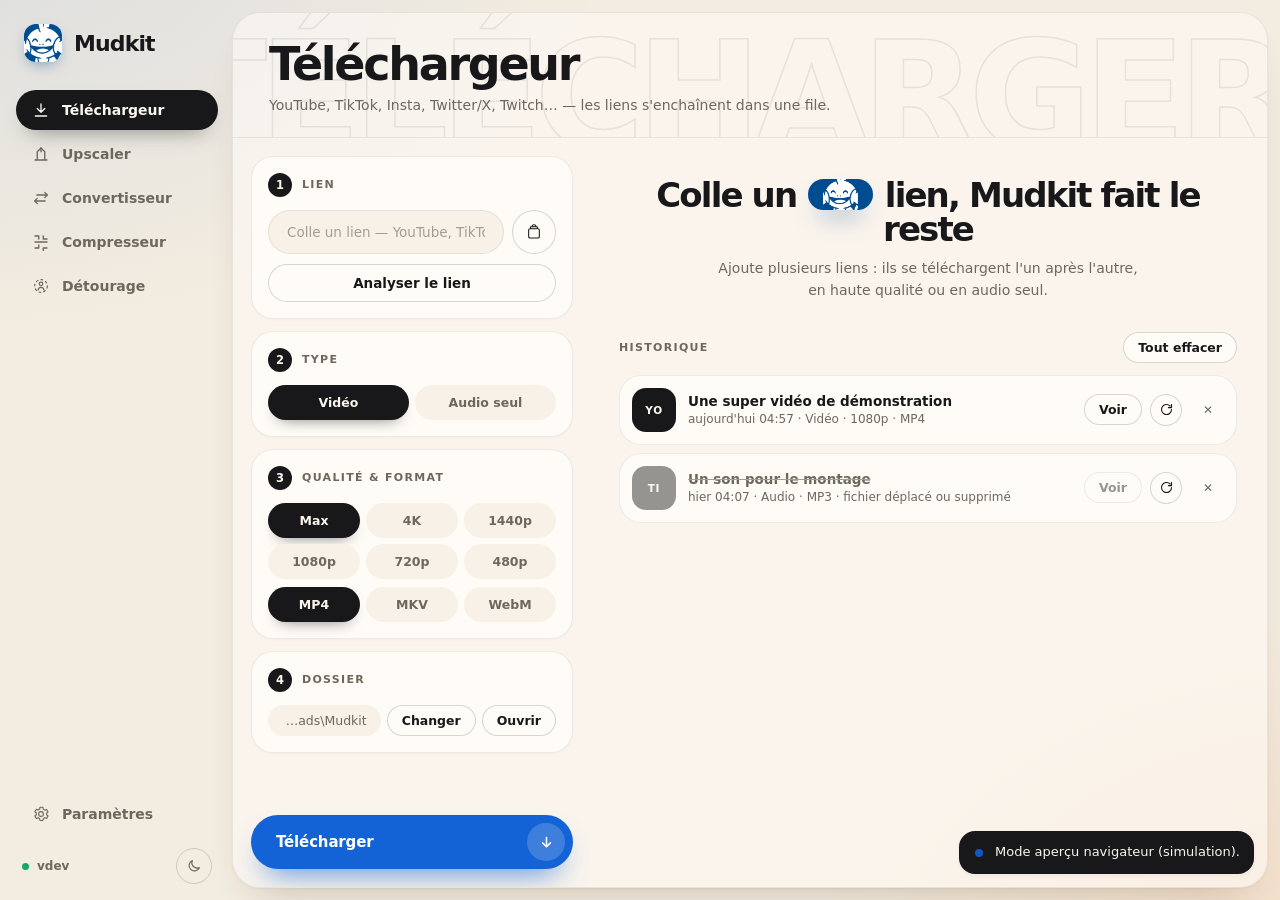
==== mudkit/ui/index.html @ 08c011b7 "v2.9.0 : refonte visuelle, mises a jour auto, journal, historique - Look "Creme & Gobou" : theme cre" ====
<!DOCTYPE html>
<html lang="fr">
<head>
<meta charset="utf-8">
<meta name="viewport" content="width=device-width, initial-scale=1">
<title>Mudkit</title>
<link rel="stylesheet" href="style.css">
</head>
<body>

<div class="app">

  <!-- ===================== rail de navigation ===================== -->
  <aside class="rail">
    <div class="brand">
      <img class="brand-mark" src="brand.png" alt="">
      <span class="brand-name">Mudkit</span>
    </div>

    <nav class="nav">
      <button class="nav-item active" data-page="dl">
        <svg viewBox="0 0 24 24"><path d="M12 4v11m0 0 5-5m-5 5-5-5M4.5 20h15"
          fill="none" stroke="currentColor" stroke-width="1.8"
          stroke-linecap="round" stroke-linejoin="round"/></svg>
        Téléchargeur
      </button>
      <button class="nav-item" data-page="up">
        <svg viewBox="0 0 24 24"><path d="M4 20h16M7 20V9l5-5 5 5v11"
          fill="none" stroke="currentColor" stroke-width="1.8"
          stroke-linecap="round" stroke-linejoin="round"/>
          <path d="M12 4v5" fill="none" stroke="currentColor" stroke-width="1.8"
          stroke-linecap="round"/></svg>
        Upscaler
      </button>
      <button class="nav-item" data-page="cv">
        <svg viewBox="0 0 24 24"><path d="M20 8H6.5M17 4.5 20.5 8 17 11.5M4 16h13.5M7 12.5 3.5 16 7 19.5"
          fill="none" stroke="currentColor" stroke-width="1.8"
          stroke-linecap="round" stroke-linejoin="round"/></svg>
        Convertisseur
      </button>
      <button class="nav-item" data-page="cp">
        <svg viewBox="0 0 24 24"><path d="M9 8V4H4m11 0v4h5M9 16v4H4m11 4v-4h5M4 12h16"
          fill="none" stroke="currentColor" stroke-width="1.8"
          stroke-linecap="round" stroke-linejoin="round"/></svg>
        Compresseur
      </button>
      <button class="nav-item" data-page="bg">
        <svg viewBox="0 0 24 24">
          <circle cx="12" cy="12" r="8.5" fill="none" stroke="currentColor"
            stroke-width="1.6" stroke-dasharray="3.4 3"/>
          <path d="M12 11.5a2.4 2.4 0 1 0 0-4.8 2.4 2.4 0 0 0 0 4.8Zm-4 6c.6-2.4 2-3.6 4-3.6s3.4 1.2 4 3.6"
            fill="none" stroke="currentColor" stroke-width="1.6"
            stroke-linecap="round"/></svg>
        Détourage
      </button>
      <div class="nav-spacer"></div>
      <button class="nav-item" data-page="set">
        <svg viewBox="0 0 24 24"><path d="M12 15.2a3.2 3.2 0 1 0 0-6.4 3.2 3.2 0 0 0 0 6.4Zm7.5-3.2a7.6 7.6 0 0 0-.1-1.2l2-1.5-2-3.4-2.3 1a7.5 7.5 0 0 0-2.1-1.2L14.6 3h-4l-.4 2.5a7.5 7.5 0 0 0-2.1 1.2l-2.3-1-2 3.4 2 1.5a7.6 7.6 0 0 0 0 2.4l-2 1.5 2 3.4 2.3-1a7.5 7.5 0 0 0 2.1 1.2l.4 2.5h4l.4-2.5a7.5 7.5 0 0 0 2.1-1.2l2.3 1 2-3.4-2-1.5c.1-.4.1-.8.1-1.2Z"
          fill="none" stroke="currentColor" stroke-width="1.5"
          stroke-linejoin="round"/></svg>
        Paramètres
      </button>
    </nav>

    <div class="rail-foot">
      <span id="net-dot" class="dot"></span>
      <span id="app-ver"></span>
      <button id="upd-pill" class="upd-pill hidden"
              title="Une nouvelle version de Mudkit est disponible">Mise à jour</button>
      <button id="theme-toggle" class="theme-btn" title="Thème clair / sombre">
        <svg class="ic-sun" viewBox="0 0 24 24"><circle cx="12" cy="12" r="4"
          fill="none" stroke="currentColor" stroke-width="1.8"/>
          <path d="M12 2.5v2.2M12 19.3v2.2M2.5 12h2.2M19.3 12h2.2M5.3 5.3l1.5 1.5M17.2 17.2l1.5 1.5M5.3 18.7l1.5-1.5M17.2 6.8l1.5-1.5"
          fill="none" stroke="currentColor" stroke-width="1.8" stroke-linecap="round"/></svg>
        <svg class="ic-moon" viewBox="0 0 24 24"><path d="M20 14.5A8 8 0 0 1 9.5 4a8 8 0 1 0 10.5 10.5Z"
          fill="none" stroke="currentColor" stroke-width="1.8" stroke-linejoin="round"/></svg>
      </button>
    </div>
  </aside>

  <!-- ===================== pages ===================== -->
  <main class="content">

    <!-- ~~~~~~~~~~~ COMPRESSEUR ~~~~~~~~~~~ -->
    <section id="page-cp" class="page">
      <div class="page-head" data-wm="COMPRESSER">
        <div>
          <h1>Compresseur</h1>
          <p>Fais tenir une vidéo ou une image sous une taille donnée — parfait pour Discord.</p>
        </div>
      </div>
      <div class="page-body">

        <aside class="controls">
          <div class="step">
            <div class="step-head"><span class="step-num">1</span>
              <span class="step-title">Vidéos &amp; images</span></div>
            <div id="cp-drop" class="dropzone">
              <strong>Dépose vidéos ou images</strong>
              <span>ou clique — mp4, mkv, png, jpg, webp…</span>
            </div>
          </div>

          <div class="step">
            <div class="step-head"><span class="step-num">2</span>
              <span class="step-title">Taille cible</span></div>
            <div class="pills grid4" id="cp-targets">
              <button data-v="1">1 Mo</button>
              <button data-v="10">10 Mo</button>
              <button data-v="25" class="on">25 Mo</button>
              <button data-v="50">50 Mo</button>
            </div>
            <div class="mo-row">
              <input id="cp-custom" type="number" min="0.1" step="0.1"
                     max="4000" placeholder="autre…">
              <span>Mo</span>
            </div>
            <p class="hint">Vidéos : encodage 2 passes, définition réduite si
              la cible est serrée. Images : qualité ajustée automatiquement
              (WebP si transparence, sinon JPEG).</p>
          </div>

          <div class="cta-block">
            <button id="btn-cp" class="btn cta wide"><span>Compresser</span><span class="cta-ico"><svg viewBox="0 0 24 24"><path d="M7 17 17 7M9 7h8v8" fill="none" stroke="currentColor" stroke-width="2.2" stroke-linecap="round" stroke-linejoin="round"/></svg></span></button>
            <button id="btn-cp-cancel" class="btn wide hidden">Annuler</button>
          </div>
        </aside>

        <div class="work">
          <div id="cp-empty" class="placeholder">
            <div class="hero-title">Allège
              <span class="hero-pill"><svg viewBox="0 0 24 24"><path d="M9 8V4H4m11 0v4h5M9 16v4H4m11 4v-4h5M4 12h16"
                fill="none" stroke="currentColor" stroke-width="2.2"
                stroke-linecap="round" stroke-linejoin="round"/></svg></span>
              tes fichiers</div>
            <span class="hero-sub">Choisis une taille cible : Mudkit se débrouille
              pour finir juste en dessous. Ctrl+V colle des fichiers copiés.</span>
            <div class="hero-chips"><span>Discord</span><span>2 passes</span><span>Images</span></div>
          </div>
          <div id="cp-files" class="frows"></div>
          <div id="cp-done" class="done-block hidden">
            <span class="ok-mark">✓</span>
            <div class="done-meta">
              <strong id="cp-done-txt"></strong>
              <span>Les vidéos compressées sont à côté des originales</span>
            </div>
          </div>
        </div>

      </div>
    </section>

    <!-- ~~~~~~~~~~~ DETOURAGE ~~~~~~~~~~~ -->
    <section id="page-bg" class="page">
      <div class="page-head" data-wm="DÉTOURER">
        <div>
          <h1>Détourage</h1>
          <p>Supprime l'arrière-plan par IA (BiRefNet) — 100 % local, sortie PNG transparent.</p>
        </div>
      </div>
      <div class="page-body">

        <aside class="controls">
          <div class="step">
            <div class="step-head"><span class="step-num">1</span>
              <span class="step-title">Images</span></div>
            <div id="bg-drop" class="dropzone">
              <strong>Dépose tes images</strong>
              <span>ou clique, ou Ctrl+V — png, jpg, webp…</span>
            </div>
            <div id="bg-files" class="fchips"></div>
          </div>

          <div class="step">
            <div class="step-head"><span class="step-num">2</span>
              <span class="step-title">Modèle</span></div>
            <div class="models" id="bg-models">
              <button class="model on" data-v="best">
                <span class="mname">BiRefNet — qualité max</span>
                <span class="mdesc">photos, objets, cheveux et détails fins
                  (~930 Mo téléchargés au 1er usage)</span>
              </button>
              <button class="model" data-v="portrait">
                <span class="mname">BiRefNet Portrait</span>
                <span class="mdesc">optimisé visages et personnes (~930 Mo)</span>
              </button>
              <button class="model" data-v="fast">
                <span class="mname">Rapide (IS-Net)</span>
                <span class="mdesc">léger et rapide, qualité correcte (~180 Mo)</span>
              </button>
            </div>
          </div>

          <div class="cta-block">
            <button id="btn-bg" class="btn cta wide"><span>Détourer</span><span class="cta-ico"><svg viewBox="0 0 24 24"><path d="M7 17 17 7M9 7h8v8" fill="none" stroke="currentColor" stroke-width="2.2" stroke-linecap="round" stroke-linejoin="round"/></svg></span></button>
            <button id="btn-bg-cancel" class="btn wide hidden">Annuler</button>
          </div>
        </aside>

        <div class="work stagewrap">
          <div id="bg-stage" class="stage">
            <div id="bg-empty" class="placeholder">
              <div class="hero-title">Détoure
                <span class="hero-pill"><svg viewBox="0 0 24 24">
                  <circle cx="12" cy="12" r="8.5" fill="none" stroke="currentColor"
                    stroke-width="2" stroke-dasharray="3.4 3"/>
                  <path d="M12 11.5a2.4 2.4 0 1 0 0-4.8 2.4 2.4 0 0 0 0 4.8Zm-4 6c.6-2.4 2-3.6 4-3.6s3.4 1.2 4 3.6"
                    fill="none" stroke="currentColor" stroke-width="2"
                    stroke-linecap="round"/></svg></span>
                en un clic</div>
              <span class="hero-sub">Le résultat s'affiche ici sur damier (la
                transparence), avec un comparateur avant / après.</span>
              <div class="hero-chips"><span>100 % local</span><span>PNG transparent</span><span>BiRefNet</span></div>
            </div>
            <img id="bg-preview" class="stage-img hidden" alt="">
            <div id="bg-cmp" class="cmp hidden">
              <img id="bg-cmp-after" class="cmp-img" alt="">
              <div class="cmp-before-wrap" id="bg-before-wrap">
                <img id="bg-cmp-before" class="cmp-img" alt="">
              </div>
              <div class="cmp-divider">
                <div class="cmp-handle">
                  <svg viewBox="0 0 24 24"><path d="M9 7 4 12l5 5M15 7l5 5-5 5"
                    fill="none" stroke="currentColor" stroke-width="2"
                    stroke-linecap="round" stroke-linejoin="round"/></svg>
                </div>
              </div>
              <span class="cmp-tag left">Avant</span>
              <span class="cmp-tag right">Après</span>
            </div>
          </div>
          <div id="bg-stagebar" class="stagebar hidden">
            <span id="bg-stage-name"></span>
            <span id="bg-stage-info"></span>
          </div>
        </div>

      </div>
    </section>

    <!-- ~~~~~~~~~~~ PARAMETRES ~~~~~~~~~~~ -->
    <section id="page-set" class="page">
      <div class="page-head" data-wm="RÉGLAGES">
        <div>
          <h1>Paramètres</h1>
          <p>Version, moteurs embarqués et diagnostic.</p>
        </div>
      </div>
      <div class="page-body">
        <div class="home-col">

          <div class="panel">
            <div class="panel-title">Mudkit</div>
            <div class="engine">
              <div class="eng-info">
                <span class="eng-name">Version <span id="upd-cur"></span></span>
                <span class="eng-desc" id="upd-desc">…</span>
              </div>
              <div class="eng-state" id="upd-state"></div>
            </div>
            <div id="upd-notes" class="upd-notes hidden"></div>
          </div>

          <div class="panel">
            <div class="panel-title">Moteurs embarqués</div>
            <div class="engine" id="eng-ffmpeg">
              <div class="eng-info">
                <span class="eng-name">ffmpeg</span>
                <span class="eng-desc">fusion &amp; conversion audio/vidéo</span>
              </div>
              <div class="eng-state">…</div>
            </div>
            <div class="engine" id="eng-realesrgan">
              <div class="eng-info">
                <span class="eng-name">Real-ESRGAN</span>
                <span class="eng-desc">moteur d'upscale (GPU / Vulkan)</span>
              </div>
              <div class="eng-state">…</div>
            </div>
            <div class="engine" id="eng-upscayl">
              <div class="eng-info">
                <span class="eng-name">Modèles Upscayl</span>
                <span class="eng-desc">5 modèles d'upscale supplémentaires (~110 Mo)</span>
              </div>
              <div class="eng-state">…</div>
            </div>
            <div class="engine" id="eng-ytdlp">
              <div class="eng-info">
                <span class="eng-name">yt-dlp</span>
                <span class="eng-desc">téléchargement YouTube</span>
              </div>
              <div class="eng-state">…</div>
            </div>
          </div>

          <div class="panel">
            <div class="panel-title">Diagnostic</div>
            <div class="engine">
              <div class="eng-info">
                <span class="eng-name">Rapport d'erreur</span>
                <span class="eng-desc">Un souci ? Copie le rapport et colle-le
                  dans ton message : il contient le journal d'activité.</span>
              </div>
              <div class="eng-state">
                <button id="btn-report" class="btn sm">Copier le rapport</button>
                <button id="btn-logs" class="btn sm">Ouvrir le journal</button>
              </div>
            </div>
          </div>

        </div>
      </div>
    </section>

    <!-- ~~~~~~~~~~~ TELECHARGEUR ~~~~~~~~~~~ -->
    <section id="page-dl" class="page active">
      <div class="page-head" data-wm="TÉLÉCHARGER">
        <div>
          <h1>Téléchargeur</h1>
          <p>YouTube, TikTok, Insta, Twitter/X, Twitch… — les liens s'enchaînent dans une file.</p>
        </div>
      </div>
      <div class="page-body">

        <aside class="controls">
          <div class="step">
            <div class="step-head"><span class="step-num">1</span>
              <span class="step-title">Lien</span></div>
            <div class="url-row">
              <input id="dl-url" type="text" spellcheck="false"
                     placeholder="Colle un lien — YouTube, TikTok, Insta…">
              <button id="btn-paste" class="btn icon" title="Coller">
                <svg viewBox="0 0 24 24"><path d="M9 4h6m-7 3h8a1.5 1.5 0 0 0 1.5-1.5v0A1.5 1.5 0 0 0 16 4h-1a3 3 0 0 0-6 0H8a1.5 1.5 0 0 0-1.5 1.5v0A1.5 1.5 0 0 0 8 7Zm-2 0H6a2 2 0 0 0-2 2v10a2 2 0 0 0 2 2h12a2 2 0 0 0 2-2V9a2 2 0 0 0-2-2h0"
                  fill="none" stroke="currentColor" stroke-width="1.6"
                  stroke-linecap="round"/></svg>
              </button>
            </div>
            <button id="btn-analyze" class="btn wide">Analyser le lien</button>
            <label id="dl-playlist-row" class="check-row hidden">
              <input type="checkbox" id="dl-playlist">
              <span class="box"></span>
              Toute la playlist
            </label>
          </div>

          <div class="step">
            <div class="step-head"><span class="step-num">2</span>
              <span class="step-title">Type</span></div>
            <div class="pills two" id="seg-mode">
              <button data-v="video" class="on">Vidéo</button>
              <button data-v="audio">Audio seul</button>
            </div>
          </div>

          <div class="step" id="dl-video-opts">
            <div class="step-head"><span class="step-num">3</span>
              <span class="step-title">Qualité &amp; format</span></div>
            <div class="pills grid3" id="pills-quality">
              <button data-v="max" class="on">Max</button>
              <button data-v="2160">4K</button>
              <button data-v="1440">1440p</button>
              <button data-v="1080">1080p</button>
              <button data-v="720">720p</button>
              <button data-v="480">480p</button>
            </div>
            <div class="pills grid3" id="pills-vformat" style="margin-top:8px">
              <button data-v="mp4" class="on">MP4</button>
              <button data-v="mkv">MKV</button>
              <button data-v="webm">WebM</button>
            </div>
          </div>

          <div class="step hidden" id="dl-audio-opts">
            <div class="step-head"><span class="step-num">3</span>
              <span class="step-title">Format audio</span></div>
            <div class="pills grid3" id="pills-aformat">
              <button data-v="mp3" class="on">MP3</button>
              <button data-v="m4a">M4A</button>
              <button data-v="opus">OPUS</button>
              <button data-v="flac">FLAC</button>
              <button data-v="wav">WAV</button>
            </div>
          </div>

          <div class="step">
            <div class="step-head"><span class="step-num">4</span>
              <span class="step-title">Dossier</span></div>
            <div class="dest-row">
              <span id="dl-dest" class="dest-path">…</span>
              <button id="btn-dest" class="btn sm">Changer</button>
              <button id="btn-dest-open" class="btn sm">Ouvrir</button>
            </div>
          </div>

          <div class="cta-block">
            <button id="btn-dl" class="btn cta wide"><span>Télécharger</span><span class="cta-ico"><svg viewBox="0 0 24 24"><path d="M12 5v13m0 0 5.5-5.5M12 18l-5.5-5.5" fill="none" stroke="currentColor" stroke-width="2.2" stroke-linecap="round" stroke-linejoin="round"/></svg></span></button>
            <button id="btn-dl-cancel" class="btn wide hidden">
              Annuler le téléchargement en cours</button>
          </div>
        </aside>

        <div class="work">
          <div id="dl-empty" class="placeholder">
            <div class="hero-title">Colle un <span class="hero-pill mascot"></span>
              lien, Mudkit fait le reste</div>
            <span class="hero-sub">Ajoute plusieurs liens : ils se téléchargent
              l'un après l'autre, en haute qualité ou en audio seul.</span>
            <div class="hero-chips"><span>YouTube</span><span>TikTok</span><span>Insta</span><span>X</span><span>Twitch</span></div>
          </div>

          <div id="dl-media" class="media-card hidden">
            <img id="dl-thumb" alt="">
            <div class="media-meta">
              <div id="dl-title" class="media-title"></div>
              <div id="dl-channel" class="media-sub"></div>
              <span id="dl-badge" class="tag"></span>
            </div>
            <div id="dl-section" class="media-section hidden">
              <label class="check-row" style="margin-top:0">
                <input type="checkbox" id="dl-sec-on">
                <span class="box"></span>
                Télécharger seulement un passage
              </label>
              <div id="dl-sec-ui" class="hidden">
                <div class="rslider" id="rs">
                  <div class="rs-fill" id="rs-fill"></div>
                  <div class="rs-handle" id="rs-a"></div>
                  <div class="rs-handle" id="rs-b"></div>
                </div>
                <div class="rs-labels">
                  <span id="rs-start">0:00</span>
                  <span id="rs-len" class="rs-mid"></span>
                  <span id="rs-end">0:00</span>
                </div>
              </div>
            </div>
          </div>

          <div id="dl-queue" class="queue hidden">
            <div class="queue-head">
              <span class="step-title">File d'attente</span>
              <span class="queue-actions">
                <button id="btn-queue-open" class="btn sm">Ouvrir le dossier</button>
                <button id="btn-queue-clear" class="btn sm">Vider les terminés</button>
              </span>
            </div>
            <div id="dl-qitems" class="frows"></div>
          </div>

          <div id="dl-history" class="history hidden">
            <div class="queue-head">
              <span class="step-title">Historique</span>
              <span class="queue-actions">
                <button id="btn-hist-clear" class="btn sm">Tout effacer</button>
              </span>
            </div>
            <div id="dl-hitems" class="frows"></div>
            <button id="btn-hist-more" class="btn sm hist-more hidden">Afficher plus</button>
          </div>
        </div>

      </div>
    </section>

    <!-- ~~~~~~~~~~~ UPSCALER ~~~~~~~~~~~ -->
    <section id="page-up" class="page">
      <div class="page-head" data-wm="UPSCALE">
        <div>
          <h1>Upscaler</h1>
          <p>Agrandissement d'images par IA, en local sur ton GPU.</p>
        </div>
      </div>
      <div class="page-body">

        <aside class="controls">
          <div class="step">
            <div class="step-head"><span class="step-num">1</span>
              <span class="step-title">Images</span></div>
            <div id="up-drop" class="dropzone">
              <strong>Dépose tes images</strong>
              <span>ou clique — png, jpg, webp, bmp</span>
            </div>
            <div id="up-files" class="fchips"></div>
          </div>

          <div class="step">
            <div class="step-head"><span class="step-num">2</span>
              <span class="step-title">Modèle</span></div>
            <div id="up-pack-install" class="hidden">
              <button id="btn-pack" class="btn wide">
                Installer les modèles Upscayl (~110 Mo)</button>
            </div>
            <div id="up-models" class="models"></div>
          </div>

          <div class="step">
            <div class="step-head"><span class="step-num">3</span>
              <span class="step-title">Échelle &amp; sortie</span></div>
            <div class="pills grid3" id="pills-scale">
              <button data-v="2">x2</button>
              <button data-v="3">x3</button>
              <button data-v="4" class="on">x4</button>
            </div>
            <div class="pills grid3" id="pills-upformat" style="margin-top:8px">
              <button data-v="png" class="on">PNG</button>
              <button data-v="jpg">JPG</button>
              <button data-v="webp">WebP</button>
            </div>
          </div>

          <div class="cta-block">
            <button id="btn-up" class="btn cta wide"><span>Agrandir</span><span class="cta-ico"><svg viewBox="0 0 24 24"><path d="M7 17 17 7M9 7h8v8" fill="none" stroke="currentColor" stroke-width="2.2" stroke-linecap="round" stroke-linejoin="round"/></svg></span></button>
            <button id="btn-up-cancel" class="btn wide hidden">Annuler</button>
          </div>
        </aside>

        <div class="work stagewrap">
          <div id="up-stage" class="stage">
            <div id="up-empty" class="placeholder">
              <div class="hero-title">Agrandis
                <span class="hero-pill"><svg viewBox="0 0 24 24"><path d="M4 20h16M7 20V9l5-5 5 5v11M12 4v5"
                  fill="none" stroke="currentColor" stroke-width="2.2"
                  stroke-linecap="round" stroke-linejoin="round"/></svg></span>
                tes images</div>
              <span class="hero-sub">L'aperçu s'affiche ici, avec un comparateur
                avant / après une fois l'image agrandie.</span>
              <div class="hero-chips"><span>x2 · x3 · x4</span><span>GPU</span><span>Upscayl</span></div>
            </div>
            <img id="up-preview" class="stage-img hidden" alt="">
            <div id="cmp" class="cmp hidden">
              <img id="cmp-after" class="cmp-img" alt="">
              <div class="cmp-before-wrap">
                <img id="cmp-before" class="cmp-img" alt="">
              </div>
              <div class="cmp-divider">
                <div class="cmp-handle">
                  <svg viewBox="0 0 24 24"><path d="M9 7 4 12l5 5M15 7l5 5-5 5"
                    fill="none" stroke="currentColor" stroke-width="2"
                    stroke-linecap="round" stroke-linejoin="round"/></svg>
                </div>
              </div>
              <span class="cmp-tag left">Avant</span>
              <span class="cmp-tag right">Après</span>
            </div>
          </div>
          <div id="up-stagebar" class="stagebar hidden">
            <span id="up-stage-name"></span>
            <span id="up-stage-dims"></span>
          </div>
        </div>

      </div>
    </section>

    <!-- ~~~~~~~~~~~ CONVERTISSEUR ~~~~~~~~~~~ -->
    <section id="page-cv" class="page">
      <div class="page-head" data-wm="CONVERTIR">
        <div>
          <h1>Convertisseur</h1>
          <p>Images, audio, vidéo — en lot.</p>
        </div>
      </div>
      <div class="page-body">

        <aside class="controls">
          <div class="step">
            <div class="step-head"><span class="step-num">1</span>
              <span class="step-title">Fichiers</span></div>
            <div id="cv-drop" class="dropzone">
              <strong>Dépose tes fichiers</strong>
              <span>ou clique — un seul type à la fois</span>
            </div>
          </div>

          <div class="step">
            <div class="step-head"><span class="step-num">2</span>
              <span class="step-title">Format de sortie
                <span id="cv-cat" class="tag hidden"></span></span></div>
            <div class="pills grid3" id="cv-targets">
              <span class="pills-empty">ajoute d'abord des fichiers</span>
            </div>
          </div>

          <div class="cta-block">
            <button id="btn-cv" class="btn cta wide"><span>Convertir</span><span class="cta-ico"><svg viewBox="0 0 24 24"><path d="M7 17 17 7M9 7h8v8" fill="none" stroke="currentColor" stroke-width="2.2" stroke-linecap="round" stroke-linejoin="round"/></svg></span></button>
            <button id="btn-cv-cancel" class="btn wide hidden">Annuler</button>
          </div>
        </aside>

        <div class="work">
          <div id="cv-empty" class="placeholder">
            <div class="hero-title">Change
              <span class="hero-pill"><svg viewBox="0 0 24 24"><path d="M20 8H6.5M17 4.5 20.5 8 17 11.5M4 16h13.5M7 12.5 3.5 16 7 19.5"
                fill="none" stroke="currentColor" stroke-width="2.2"
                stroke-linecap="round" stroke-linejoin="round"/></svg></span>
              de format</div>
            <span class="hero-sub">La file de conversion s'affiche ici, avec la
              progression de chaque fichier.</span>
            <div class="hero-chips"><span>Images</span><span>Audio</span><span>Vidéo</span><span>En lot</span></div>
          </div>
          <div id="cv-files" class="frows"></div>
          <div id="cv-done" class="done-block hidden">
            <span class="ok-mark">✓</span>
            <div class="done-meta">
              <strong id="cv-done-txt"></strong>
              <span>Les fichiers convertis sont à côté des originaux</span>
            </div>
          </div>
        </div>

      </div>
    </section>

  </main>
</div>

<div id="toasts"></div>

<script src="app.js"></script>
</body>
</html>
---- mudkit/ui/style.css ----
/* ============ Mudkit — « Crème & Gobou » ============
   Direction : editorial moderne. Titres enormes et serres, mot geant en
   contour derriere chaque en-tete, pilules partout, selection en pilule
   « encre », degrade bleu -> orange (les couleurs de Gobou) pour tout ce
   qui avance. Theme clair creme par defaut, sombre en option.
   Polices systeme uniquement (Segoe UI Variable / Segoe UI Black) : rien a
   telecharger, tout marche hors ligne. */

:root {
  /* marque */
  --brand: #004C91;          /* logo */
  --brand-vivid: #1463D6;
  --accent: #F28A36;         /* joues de Gobou */
  --grad: linear-gradient(100deg, #1463D6 0%, #3E8BF0 45%, #F28A36 100%);

  /* clair (defaut) */
  --bg: #F3ECE0;
  --glow-a: rgba(20, 99, 214, .11);
  --glow-b: rgba(242, 138, 54, .16);
  --surface: #FFFCF7;
  --surface-2: #F7F1E7;
  --surface-3: #EEE6D9;
  --line: rgba(28, 25, 20, .08);
  --line-strong: rgba(28, 25, 20, .17);
  --text: #18171A;
  --dim: #6D675E;
  --faint: #A49D92;
  --ink: #18171A;            /* selection : pilule encre */
  --on-ink: #FBF6EE;
  --brand-text: #0F58BF;
  --brand-soft: rgba(15, 88, 191, .09);
  --brand-ring: rgba(15, 88, 191, .22);
  --accent-soft: rgba(242, 138, 54, .16);
  --accent-text: #C8621A;
  --green: #17A865;
  --green-soft: rgba(23, 168, 101, .13);
  --red: #DC4C4C;
  --red-soft: rgba(220, 76, 76, .12);
  --wm: rgba(28, 25, 20, .085);   /* mot geant en contour */
  --check-a: #EFE8DC;
  --check-b: #F8F3EA;
  --shadow: 0 1px 2px rgba(70, 50, 20, .05), 0 22px 44px -26px rgba(70, 50, 20, .32);
  --shadow-lift: 0 2px 4px rgba(70, 50, 20, .06), 0 28px 50px -24px rgba(70, 50, 20, .40);

  --r-xl: 28px;
  --r-lg: 22px;
  --r-md: 16px;
  --r-sm: 11px;
  --font: "Segoe UI Variable Text", "Segoe UI", system-ui, sans-serif;
  --display: "Segoe UI Variable Display", "Segoe UI", system-ui, sans-serif;
}

html[data-theme="dark"] {
  --bg: #0B0E14;
  --glow-a: rgba(20, 99, 214, .20);
  --glow-b: rgba(242, 138, 54, .09);
  --surface: #131922;
  --surface-2: #19202B;
  --surface-3: #222B38;
  --line: rgba(255, 255, 255, .07);
  --line-strong: rgba(255, 255, 255, .15);
  --text: #EFF2F7;
  --dim: #8E98A8;
  --faint: #5C6676;
  --ink: #EFF2F7;
  --on-ink: #0B0E14;
  --brand-text: #6FA9FF;
  --brand-soft: rgba(111, 169, 255, .13);
  --brand-ring: rgba(111, 169, 255, .30);
  --accent-soft: rgba(242, 138, 54, .15);
  --accent-text: #FFA45C;
  --green: #3BD08A;
  --green-soft: rgba(59, 208, 138, .13);
  --red: #F26B6B;
  --red-soft: rgba(242, 107, 107, .14);
  --wm: rgba(255, 255, 255, .06);
  --check-a: #10151D;
  --check-b: #151B25;
  --shadow: 0 1px 2px rgba(0, 0, 0, .45), 0 22px 44px -24px rgba(0, 0, 0, .75);
  --shadow-lift: 0 2px 4px rgba(0, 0, 0, .5), 0 28px 50px -22px rgba(0, 0, 0, .85);
}

* { margin: 0; padding: 0; box-sizing: border-box; }
html, body { height: 100%; }

body {
  font-family: var(--font);
  font-size: 14px;
  color: var(--text);
  background:
    radial-gradient(1100px 680px at -5% -10%, var(--glow-a), transparent 62%),
    radial-gradient(900px 620px at 105% 110%, var(--glow-b), transparent 60%),
    var(--bg);
  overflow: hidden;
  user-select: none;
  -webkit-user-select: none;
  -webkit-font-smoothing: antialiased;
}
input, textarea { user-select: text; -webkit-user-select: text; }

::-webkit-scrollbar { width: 10px; }
::-webkit-scrollbar-track { background: transparent; }
::-webkit-scrollbar-thumb {
  background: var(--line-strong);
  border-radius: 99px;
  border: 3px solid transparent;
  background-clip: content-box;
}

.hidden { display: none !important; }

button:focus-visible, input:focus-visible, .dropzone:focus-visible {
  outline: 2px solid var(--brand-text);
  outline-offset: 2px;
}

/* ---------------- structure ---------------- */

.app { display: flex; height: 100vh; }

.rail {
  width: 232px;
  flex: none;
  display: flex;
  flex-direction: column;
  padding: 22px 14px 16px 16px;
}

.brand { display: flex; align-items: center; gap: 12px; padding: 2px 8px 28px; }
.brand-mark {
  width: 38px;
  height: 38px;
  border-radius: 12px;
  box-shadow: 0 6px 16px -6px rgba(0, 76, 145, .6);
}
.brand-name {
  font-family: var(--display);
  font-size: 22px;
  font-weight: 700;
  letter-spacing: -.04em;
}

.nav { display: flex; flex-direction: column; gap: 4px; flex: 1; }
.nav-spacer { margin-top: auto; }
.nav-item {
  display: flex;
  align-items: center;
  gap: 12px;
  padding: 11px 16px;
  border: none;
  border-radius: 999px;
  background: transparent;
  color: var(--dim);
  font: inherit;
  font-size: 14px;
  font-weight: 600;
  cursor: pointer;
  text-align: left;
  transition: background .18s, color .18s, transform .18s;
}
.nav-item svg { width: 18px; height: 18px; flex: none; }
.nav-item:hover { background: var(--surface-3); color: var(--text); }
.nav-item.active {
  background: var(--ink);
  color: var(--on-ink);
  box-shadow: 0 10px 22px -12px rgba(0, 0, 0, .55);
}

.rail-foot {
  display: flex;
  align-items: center;
  gap: 8px;
  padding: 14px 6px 0;
  color: var(--dim);
  font-size: 12px;
  font-weight: 600;
}
.dot { width: 7px; height: 7px; border-radius: 50%; background: var(--faint); }
.dot.ok { background: var(--green); }
.dot.warn { background: var(--accent); }
.upd-pill {
  border: none;
  border-radius: 999px;
  padding: 4px 10px;
  background: var(--accent);
  color: #FFF;
  font: inherit;
  font-size: 11px;
  font-weight: 700;
  cursor: pointer;
  animation: pulse 2.2s ease-in-out infinite;
}
@keyframes pulse { 50% { box-shadow: 0 0 0 5px var(--accent-soft); } }
.theme-btn {
  margin-left: auto;
  width: 36px;
  height: 36px;
  border-radius: 50%;
  border: 1px solid var(--line-strong);
  background: transparent;
  color: var(--dim);
  display: grid;
  place-items: center;
  cursor: pointer;
  transition: background .15s, color .15s, transform .3s;
}
.theme-btn:hover { background: var(--surface); color: var(--text); transform: rotate(-20deg); }
.theme-btn svg { width: 16px; height: 16px; }
html[data-theme="dark"] .theme-btn .ic-moon { display: none; }
html:not([data-theme="dark"]) .theme-btn .ic-sun { display: none; }

.content {
  flex: 1;
  display: flex;
  flex-direction: column;
  min-width: 0;
  margin: 12px 12px 12px 0;
  background: color-mix(in srgb, var(--surface) 55%, transparent);
  border: 1px solid var(--line);
  border-radius: var(--r-xl);
  overflow: hidden;
  box-shadow: var(--shadow);
}

.page { flex: 1; display: none; flex-direction: column; min-height: 0; }
.page.active { display: flex; animation: pagefade .25s ease; }
@keyframes pagefade { from { opacity: 0; transform: translateY(6px); } }

/* En-tete : titre enorme + mot geant en contour qui deborde (data-wm). */
.page-head {
  flex: none;
  position: relative;
  overflow: hidden;
  display: flex;
  align-items: flex-end;
  padding: 30px 36px 24px;
  border-bottom: 1px solid var(--line);
}
.page-head > div { position: relative; z-index: 1; }
.page-head h1 {
  font-family: var(--display);
  font-size: 46px;
  font-weight: 700;
  letter-spacing: -.05em;
  line-height: .95;
}
.page-head p { font-size: 14px; color: var(--dim); margin-top: 10px; }
.page-head::after {
  content: attr(data-wm);
  position: absolute;
  right: -18px;
  bottom: -34px;
  font-family: "Segoe UI", system-ui, sans-serif;
  font-size: 150px;
  font-weight: 900;
  letter-spacing: -.055em;
  line-height: 1;
  color: transparent;
  -webkit-text-stroke: 1.5px var(--wm);
  white-space: nowrap;
  pointer-events: none;
}

.page-body { flex: 1; display: flex; min-height: 0; }

.controls {
  width: 356px;
  flex: none;
  overflow-y: auto;
  padding: 18px 16px 0 18px;
  display: flex;
  flex-direction: column;
  gap: 12px;
}

/* Zone de travail : colonne centree de largeur constante d'une page a
   l'autre (les scenes plein cadre des pages image font exception). */
.work {
  flex: 1;
  min-width: 0;
  overflow-y: auto;
  padding: 22px 30px 30px;
  display: flex;
  flex-direction: column;
  align-items: center;
  gap: 16px;
}
.work > * { width: 100%; max-width: 780px; }
.work.stagewrap > * { max-width: none; }

/* ---------------- etapes (cartes) ---------------- */

.step {
  background: var(--surface);
  border: 1px solid var(--line);
  border-radius: var(--r-lg);
  padding: 16px;
  box-shadow: 0 1px 2px rgba(0, 0, 0, .03);
}
.step-head { display: flex; align-items: center; gap: 10px; margin-bottom: 13px; }
.step-num {
  width: 24px;
  height: 24px;
  border-radius: 50%;
  background: var(--ink);
  color: var(--on-ink);
  font-size: 11.5px;
  font-weight: 700;
  display: grid;
  place-items: center;
  flex: none;
}
.step-title {
  font-size: 11px;
  font-weight: 700;
  letter-spacing: .12em;
  text-transform: uppercase;
  color: var(--dim);
  display: flex;
  align-items: center;
  gap: 8px;
}

/* Bouton d'action : colle a la suite des etapes, et reste visible en bas
   de la colonne quand les etapes depassent (sticky). */
.cta-block {
  position: sticky;
  bottom: 0;
  margin-top: auto;
  display: flex;
  flex-direction: column;
  gap: 8px;
  padding: 14px 0 18px;
  background: linear-gradient(to bottom, transparent,
    color-mix(in srgb, var(--surface) 55%, var(--bg)) 30%);
}

/* ---------------- boutons ---------------- */

.btn {
  display: inline-flex;
  align-items: center;
  justify-content: center;
  gap: 8px;
  font: inherit;
  font-size: 13.5px;
  font-weight: 600;
  color: var(--text);
  background: var(--surface);
  border: 1px solid var(--line-strong);
  border-radius: 999px;
  padding: 10px 18px;
  cursor: pointer;
  transition: background .15s, border-color .15s, transform .15s, box-shadow .15s, color .15s;
}
.btn:hover { background: var(--surface-3); border-color: var(--line-strong); }
.btn:disabled { opacity: .45; cursor: default; pointer-events: none; }
.btn svg { width: 16px; height: 16px; flex: none; }

/* CTA : pilule bleue + pastille ronde a droite (comme « I need help ↗ ») */
.btn.cta {
  justify-content: space-between;
  background: var(--brand-vivid);
  border-color: transparent;
  color: #FFF;
  font-size: 15px;
  font-weight: 700;
  letter-spacing: -.01em;
  padding: 7px 7px 7px 24px;
  min-height: 52px;
  box-shadow: 0 16px 30px -14px rgba(20, 99, 214, .8);
}
.btn.cta:hover { background: #0F56C0; transform: translateY(-1px); }
.btn.cta .cta-ico {
  width: 38px;
  height: 38px;
  border-radius: 50%;
  background: rgba(255, 255, 255, .18);
  display: grid;
  place-items: center;
  transition: transform .2s, background .2s;
}
.btn.cta:hover .cta-ico { background: var(--accent); transform: rotate(-10deg) scale(1.05); }
.btn.cta .cta-ico svg { width: 17px; height: 17px; }

.btn.primary { background: var(--brand-vivid); border-color: transparent; color: #FFF; }
.btn.primary:hover { background: #0F56C0; }
.btn.wide { width: 100%; }
.btn.sm { padding: 7px 14px; font-size: 12.5px; }
.btn.icon {
  width: 44px;
  height: 44px;
  padding: 0;
  border-radius: 50%;
  flex: none;
}
.btn.icon-sm { width: 32px; height: 32px; padding: 0; }
.btn.icon-sm svg { width: 15px; height: 15px; }

/* ---------------- champs & options ---------------- */

.url-row { display: flex; gap: 8px; margin-bottom: 10px; }
.url-row input {
  flex: 1;
  min-width: 0;
  font: inherit;
  font-size: 13.5px;
  color: var(--text);
  background: var(--surface-2);
  border: 1px solid var(--line);
  border-radius: 999px;
  padding: 12px 18px;
  outline: none;
  transition: border-color .15s, box-shadow .15s, background .15s;
}
.url-row input::placeholder { color: var(--faint); }
.url-row input:focus {
  background: var(--surface);
  border-color: var(--brand-text);
  box-shadow: 0 0 0 4px var(--brand-ring);
}

/* Pilules : toujours en grille reguliere (jamais de retour a la ligne
   inegal), le nombre de colonnes est fixe par la classe. */
.pills { display: grid; grid-template-columns: repeat(3, 1fr); gap: 6px; }
.pills.two { grid-template-columns: 1fr 1fr; }
.pills.grid3 { grid-template-columns: repeat(3, 1fr); }
.pills.grid4 { grid-template-columns: repeat(4, 1fr); }
.pills button {
  font: inherit;
  font-size: 12.5px;
  font-weight: 600;
  color: var(--dim);
  background: var(--surface-2);
  border: 1px solid transparent;
  border-radius: 999px;
  padding: 9px 6px;
  min-width: 0;
  white-space: nowrap;
  overflow: hidden;
  text-overflow: ellipsis;
  text-align: center;
  cursor: pointer;
  transition: background .15s, color .15s, border-color .15s, transform .15s;
}
.pills button:hover { color: var(--text); border-color: var(--line-strong); }
.pills button.on {
  background: var(--ink);
  color: var(--on-ink);
  box-shadow: 0 8px 16px -10px rgba(0, 0, 0, .6);
}
.pills-empty { color: var(--faint); font-size: 12.5px; padding: 4px 0; grid-column: 1 / -1; }

.check-row {
  display: flex;
  align-items: center;
  gap: 10px;
  margin-top: 12px;
  font-size: 13.5px;
  font-weight: 500;
  cursor: pointer;
}
.check-row input { display: none; }
.check-row .box {
  width: 20px;
  height: 20px;
  border-radius: 7px;
  border: 1.5px solid var(--line-strong);
  background: var(--surface-2);
  position: relative;
  flex: none;
  transition: background .15s, border-color .15s;
}
.check-row input:checked + .box { background: var(--ink); border-color: var(--ink); }
.check-row input:checked + .box::after {
  content: "";
  position: absolute;
  left: 6px;
  top: 2.5px;
  width: 4px;
  height: 9px;
  border: solid var(--on-ink);
  border-width: 0 2px 2px 0;
  transform: rotate(45deg);
}

.dest-row { display: flex; align-items: center; gap: 6px; }
.dest-path {
  flex: 1;
  min-width: 0;
  font-size: 12.5px;
  color: var(--dim);
  white-space: nowrap;
  overflow: hidden;
  text-overflow: ellipsis;
  direction: rtl;
  text-align: left;
  background: var(--surface-2);
  border-radius: 999px;
  padding: 8px 14px;
}

.tag {
  display: inline-block;
  padding: 3px 10px;
  border-radius: 999px;
  font-size: 11px;
  font-weight: 700;
  letter-spacing: .02em;
  background: var(--brand-soft);
  color: var(--brand-text);
  text-transform: none;
}
.tag.orange { background: var(--accent-soft); color: var(--accent-text); }

/* ---------------- dropzone ---------------- */

.dropzone {
  display: flex;
  flex-direction: column;
  align-items: center;
  gap: 4px;
  padding: 26px 16px;
  border: 1.5px dashed var(--line-strong);
  border-radius: var(--r-md);
  background: var(--surface-2);
  cursor: pointer;
  text-align: center;
  transition: border-color .15s, background .15s, transform .15s;
}
.dropzone strong { font-size: 14px; font-weight: 700; letter-spacing: -.01em; }
.dropzone span { color: var(--dim); font-size: 12px; }
.dropzone:hover, .dropzone.drag {
  border-color: var(--brand-text);
  background: var(--brand-soft);
}
.dropzone.drag { transform: scale(1.015); }

/* ---------------- chips fichiers ---------------- */

.fchips { display: flex; flex-direction: column; gap: 6px; margin-top: 10px; }
.fchip {
  position: relative;
  display: flex;
  align-items: center;
  gap: 10px;
  padding: 8px 10px;
  border-radius: var(--r-md);
  background: var(--surface-2);
  border: 1px solid transparent;
  cursor: pointer;
  overflow: hidden;
  transition: border-color .15s, box-shadow .15s, background .15s;
}
.fchip:hover { border-color: var(--line-strong); }
.fchip.sel { background: var(--surface); border-color: var(--ink); box-shadow: 0 0 0 1px var(--ink); }
.fchip img {
  width: 36px;
  height: 36px;
  border-radius: 10px;
  object-fit: cover;
  background: var(--surface-3);
  flex: none;
}
.fchip .fmeta { flex: 1; min-width: 0; }
.fchip .fname { font-size: 12.5px; font-weight: 600; white-space: nowrap; overflow: hidden; text-overflow: ellipsis; }
.fchip .fsub { font-size: 11px; color: var(--dim); margin-top: 1px; }
.fchip .fstate { flex: none; font-size: 12px; font-weight: 600; display: flex; align-items: center; gap: 6px; }
.fchip .fdel, .frow .fdel {
  flex: none;
  width: 28px;
  height: 28px;
  border: none;
  border-radius: 50%;
  background: transparent;
  color: var(--dim);
  font-size: 12px;
  cursor: pointer;
  transition: background .15s, color .15s;
}
.fchip .fdel:hover, .frow .fdel:hover { background: var(--red-soft); color: var(--red); }
.fchip .fprog {
  position: absolute;
  left: 0;
  bottom: 0;
  height: 3px;
  width: 0;
  background: var(--grad);
  transition: width .2s;
}

/* ---------------- modeles ---------------- */

.models { display: flex; flex-direction: column; gap: 7px; }
.model {
  font: inherit;
  text-align: left;
  display: flex;
  flex-direction: column;
  gap: 2px;
  padding: 12px 15px;
  border-radius: var(--r-md);
  background: var(--surface-2);
  border: 1px solid transparent;
  color: var(--text);
  cursor: pointer;
  transition: border-color .15s, background .15s, transform .15s, color .15s;
}
.model:hover { border-color: var(--line-strong); transform: translateY(-1px); }
.model.on {
  background: var(--ink);
  color: var(--on-ink);
  box-shadow: 0 12px 24px -14px rgba(0, 0, 0, .6);
}
.model .mname { font-size: 13.5px; font-weight: 700; display: flex; align-items: center; gap: 8px; }
.model .mdesc { font-size: 12px; color: var(--dim); line-height: 1.4; }
.model.on .mdesc { color: color-mix(in srgb, var(--on-ink) 68%, transparent); }
.model .tag { background: var(--accent-soft); color: var(--accent-text); }
.model.on .tag { background: var(--accent); color: #FFF; }
.model:disabled { opacity: .4; cursor: default; }

/* ---------------- zone de travail ---------------- */

/* Accueil vide : grosse typo avec une pilule-image dans la phrase. */
.placeholder {
  flex: 1;
  display: flex;
  flex-direction: column;
  align-items: center;
  justify-content: center;
  gap: 14px;
  color: var(--dim);
  text-align: center;
  padding: 40px 24px;
}
.hero-title {
  font-family: var(--display);
  font-size: 52px;
  font-weight: 700;
  letter-spacing: -.055em;
  line-height: 1.02;
  color: var(--text);
  max-width: 620px;
}
.hero-pill {
  display: inline-block;
  width: 1.9em;
  height: .92em;
  margin: 0 .06em;
  border-radius: 999px;
  vertical-align: -.1em;
  background: var(--grad);
  box-shadow: 0 14px 26px -14px rgba(20, 99, 214, .7);
  position: relative;
  overflow: hidden;
}
.hero-pill svg {
  position: absolute;
  inset: 0;
  margin: auto;
  width: .52em;
  height: .52em;
  color: #FFF;
}
.hero-pill.mascot {  /* le logo entier, fondu dans son propre bleu */
  background: url("brand.png") center / auto 112% no-repeat, var(--brand);
  box-shadow: 0 14px 26px -12px rgba(0, 76, 145, .75);
}
.hero-sub { font-size: 14px; max-width: 420px; line-height: 1.6; }
.hero-chips { display: flex; flex-wrap: wrap; justify-content: center; gap: 6px; }
.hero-chips span {
  padding: 5px 12px;
  border-radius: 999px;
  border: 1px solid var(--line-strong);
  font-size: 11px;
  font-weight: 700;
  letter-spacing: .1em;
  text-transform: uppercase;
  color: var(--dim);
}
.placeholder.compact { flex: none; padding: 18px 24px 8px; gap: 10px; }
.placeholder.compact .hero-title { font-size: 34px; }
.placeholder.compact .hero-chips { display: none; }

.media-card {
  background: var(--surface);
  border: 1px solid var(--line);
  border-radius: var(--r-xl);
  overflow: hidden;
  box-shadow: var(--shadow);
}
.media-card img {
  width: 100%;
  aspect-ratio: 16 / 9;
  object-fit: cover;
  display: block;
  background: var(--surface-3);
}
.media-meta { padding: 18px 22px; }
.media-title {
  font-family: var(--display);
  font-size: 21px;
  font-weight: 700;
  letter-spacing: -.03em;
  line-height: 1.2;
}
.media-sub { font-size: 13px; color: var(--dim); margin: 6px 0 12px; }

.media-section { padding: 14px 22px 18px; border-top: 1px solid var(--line); }
.rslider { position: relative; height: 30px; margin-top: 12px; touch-action: none; }
.rslider::before {
  content: "";
  position: absolute;
  left: 0;
  right: 0;
  top: 12px;
  height: 6px;
  border-radius: 99px;
  background: var(--surface-3);
}
.rs-fill { position: absolute; top: 12px; height: 6px; border-radius: 99px; background: var(--grad); }
.rs-handle {
  position: absolute;
  top: 3px;
  width: 24px;
  height: 24px;
  margin-left: -12px;
  border-radius: 50%;
  background: var(--surface);
  border: 2px solid var(--ink);
  box-shadow: 0 4px 10px rgba(0, 0, 0, .25);
  cursor: ew-resize;
}
.rs-labels { display: flex; justify-content: space-between; font-size: 12px; color: var(--dim); margin-top: 4px; font-weight: 600; }
.rs-mid { color: var(--accent-text); font-weight: 700; }

.mo-row { display: flex; align-items: center; gap: 8px; margin-top: 8px; }
.mo-row input {
  width: 100px;
  font: inherit;
  font-size: 13px;
  color: var(--text);
  background: var(--surface-2);
  border: 1px solid var(--line);
  border-radius: 999px;
  padding: 8px 14px;
  outline: none;
  transition: border-color .15s, box-shadow .15s;
}
.mo-row input:focus { border-color: var(--brand-text); box-shadow: 0 0 0 4px var(--brand-ring); }
.mo-row span { color: var(--dim); font-size: 13px; }
.hint { margin-top: 10px; font-size: 12px; color: var(--dim); line-height: 1.55; }

.prog-block, .done-block {
  background: var(--surface);
  border: 1px solid var(--line);
  border-radius: var(--r-lg);
  padding: 18px 20px;
  box-shadow: var(--shadow);
}
.prog-head { display: flex; justify-content: space-between; font-size: 13.5px; margin-bottom: 10px; }
.prog-head span:last-child { color: var(--brand-text); font-weight: 700; }

.bar {
  height: 8px;
  border-radius: 999px;
  background: var(--surface-3);
  overflow: hidden;
}
.bar i {
  display: block;
  height: 100%;
  width: 0;
  border-radius: 999px;
  background: var(--grad);
  transition: width .25s ease;
}
.bar.indet i { width: 30% !important; animation: indet 1.1s ease-in-out infinite alternate; }
@keyframes indet { from { transform: translateX(-40%); } to { transform: translateX(280%); } }

.prog-stats { display: flex; gap: 16px; margin-top: 10px; color: var(--dim); font-size: 12.5px; flex-wrap: wrap; }

.done-block { display: flex; align-items: center; gap: 14px; }
.ok-mark {
  width: 38px;
  height: 38px;
  border-radius: 50%;
  display: grid;
  place-items: center;
  background: var(--green);
  color: #FFF;
  font-weight: 800;
  flex: none;
  box-shadow: 0 10px 20px -10px var(--green);
}
.done-meta { flex: 1; min-width: 0; display: flex; flex-direction: column; gap: 2px; }
.done-meta strong { font-size: 15px; white-space: nowrap; overflow: hidden; text-overflow: ellipsis; }
.done-meta span { color: var(--dim); font-size: 12.5px; }

/* lignes fichiers */

.frows { display: flex; flex-direction: column; gap: 8px; }
.frow {
  display: flex;
  align-items: center;
  gap: 12px;
  padding: 12px 14px 12px 12px;
  border-radius: var(--r-lg);
  background: var(--surface);
  border: 1px solid var(--line);
  transition: border-color .15s, transform .15s, box-shadow .15s;
}
.frow:hover { border-color: var(--line-strong); box-shadow: var(--shadow); }
.frow .fico {
  width: 44px;
  height: 44px;
  border-radius: 14px;
  display: grid;
  place-items: center;
  background: var(--ink);
  color: var(--on-ink);
  font-size: 10.5px;
  font-weight: 800;
  letter-spacing: .06em;
  flex: none;
}
.frow .fmain { flex: 1; min-width: 0; }
.frow .fname { font-size: 13.5px; font-weight: 700; white-space: nowrap; overflow: hidden; text-overflow: ellipsis; }
.frow .fsub { color: var(--dim); font-size: 12px; margin-top: 3px; }
.frow .fbar { height: 6px; margin-top: 9px; }
.frow .fstate { flex: none; display: flex; align-items: center; gap: 8px; font-size: 12.5px; font-weight: 600; }

.st-ok {
  width: 24px;
  height: 24px;
  border-radius: 50%;
  display: inline-grid;
  place-items: center;
  background: var(--green-soft);
  color: var(--green);
  font-weight: 800;
  font-size: 12px;
}
.st-err {
  width: 24px;
  height: 24px;
  border-radius: 50%;
  display: inline-grid;
  place-items: center;
  background: var(--red-soft);
  color: var(--red);
  font-weight: 800;
  font-size: 11px;
}
.st-wait { color: var(--dim); font-size: 12px; }

.spin {
  width: 16px;
  height: 16px;
  border-radius: 50%;
  border: 2px solid var(--line-strong);
  border-top-color: var(--accent);
  animation: spin .8s linear infinite;
  display: inline-block;
}
@keyframes spin { to { transform: rotate(360deg); } }

/* file d'attente & historique */

.queue-head { display: flex; align-items: center; justify-content: space-between; margin-bottom: 12px; }
.queue-actions { display: flex; gap: 6px; }
.qthumb {
  width: 64px;
  height: 40px;
  border-radius: 12px;
  object-fit: cover;
  background: var(--surface-3);
  flex: none;
}
.history { padding-top: 6px; }
.hrow { cursor: default; }
.hrow.gone .fname { color: var(--dim); text-decoration: line-through; text-decoration-color: var(--faint); }
.hrow.gone .qthumb, .hrow.gone .fico { opacity: .45; filter: grayscale(1); }
.hist-more { align-self: center; margin-top: 10px; }

/* ---------------- scene & comparateur ---------------- */

.stagewrap { padding: 18px 22px 22px; gap: 0; }
.stage {
  flex: 1;
  min-height: 0;
  position: relative;
  border-radius: var(--r-xl);
  border: 1px solid var(--line);
  background: repeating-conic-gradient(var(--check-a) 0% 25%, var(--check-b) 0% 50%) 0 0 / 24px 24px;
  overflow: hidden;
  display: flex;
  box-shadow: var(--shadow);
}
.stage .placeholder { background: var(--surface); }
.stage-img { position: absolute; inset: 0; width: 100%; height: 100%; object-fit: contain; }

.stagebar {
  flex: none;
  display: flex;
  justify-content: space-between;
  gap: 12px;
  padding: 14px 8px 0;
  font-size: 12.5px;
  color: var(--dim);
}
.stagebar span:first-child {
  white-space: nowrap;
  overflow: hidden;
  text-overflow: ellipsis;
  font-weight: 700;
  color: var(--text);
}

.cmp { position: absolute; inset: 0; --x: 50%; cursor: ew-resize; }
.cmp-img { position: absolute; inset: 0; width: 100%; height: 100%; object-fit: contain; pointer-events: none; }
.cmp-before-wrap { position: absolute; inset: 0; clip-path: inset(0 calc(100% - var(--x)) 0 0); }
.cmp-divider {
  position: absolute;
  top: 0;
  bottom: 0;
  left: var(--x);
  width: 2px;
  margin-left: -1px;
  background: #FFF;
  box-shadow: 0 0 12px rgba(0, 0, 0, .35);
}
.cmp-handle {
  position: absolute;
  top: 50%;
  left: 50%;
  transform: translate(-50%, -50%);
  width: 44px;
  height: 44px;
  border-radius: 50%;
  background: var(--brand-vivid);
  border: 3px solid #FFF;
  color: #FFF;
  display: grid;
  place-items: center;
  box-shadow: 0 6px 18px rgba(0, 0, 0, .4);
}
.cmp-handle svg { width: 18px; height: 18px; }
.cmp-tag {
  position: absolute;
  top: 14px;
  padding: 5px 12px;
  border-radius: 999px;
  font-size: 11px;
  font-weight: 700;
  letter-spacing: .1em;
  text-transform: uppercase;
  background: rgba(24, 23, 26, .78);
  color: #FFF;
  pointer-events: none;
  backdrop-filter: blur(6px);
}
.cmp-tag.left { left: 14px; }
.cmp-tag.right { right: 14px; }

/* ---------------- parametres ---------------- */

.home-col {
  flex: 1;
  overflow-y: auto;
  padding: 24px 30px 30px;
  display: flex;
  flex-direction: column;
  align-items: center;
  gap: 16px;
}
.home-col > * { width: 100%; max-width: 780px; }
.panel {
  background: var(--surface);
  border: 1px solid var(--line);
  border-radius: var(--r-xl);
  padding: 20px 22px;
  box-shadow: var(--shadow);
}
.panel-title {
  font-size: 11px;
  font-weight: 700;
  letter-spacing: .12em;
  text-transform: uppercase;
  color: var(--dim);
  margin-bottom: 8px;
}
.engine {
  display: flex;
  align-items: center;
  justify-content: space-between;
  gap: 14px;
  padding: 14px 4px;
  border-top: 1px solid var(--line);
}
.panel-title + .engine { border-top: none; }
.eng-info { display: flex; flex-direction: column; gap: 3px; min-width: 0; }
.eng-name { font-weight: 700; font-size: 14.5px; letter-spacing: -.01em; }
.eng-desc { color: var(--dim); font-size: 12.5px; line-height: 1.45; }
.eng-state { display: flex; align-items: center; gap: 8px; font-size: 13px; font-weight: 600; flex: none; }
#upd-cur { color: var(--dim); font-weight: 600; margin-left: 4px; }
.upd-notes {
  margin: 6px 4px 2px;
  padding: 12px 14px;
  border-radius: var(--r-md);
  background: var(--surface-2);
  color: var(--dim);
  font-size: 12.5px;
  line-height: 1.55;
  white-space: pre-wrap;
  max-height: 180px;
  overflow-y: auto;
  user-select: text;
  -webkit-user-select: text;
}

.chip {
  padding: 5px 12px;
  border-radius: 999px;
  font-size: 12px;
  font-weight: 700;
  background: var(--green-soft);
  color: var(--green);
}
.chip.dim { background: var(--surface-2); color: var(--dim); }

/* ---------------- toasts ---------------- */

#toasts {
  position: fixed;
  right: 26px;
  bottom: 26px;
  display: flex;
  flex-direction: column;
  align-items: flex-end;
  gap: 8px;
  z-index: 50;
  max-width: 400px;
}
.toast {
  display: flex;
  align-items: center;
  gap: 12px;
  padding: 12px 14px 12px 16px;
  border-radius: var(--r-md);
  background: var(--ink);
  color: var(--on-ink);
  font-size: 13px;
  font-weight: 500;
  line-height: 1.45;
  box-shadow: var(--shadow-lift);
  animation: toastin .22s cubic-bezier(.2, .9, .3, 1.2);
}
.toast::before {
  content: "";
  width: 8px;
  height: 8px;
  border-radius: 50%;
  flex: none;
  background: var(--brand-text);
}
.toast.ok::before { background: var(--green); }
.toast.err::before { background: var(--red); }
.toast span { flex: 1; }
.toast-act {
  flex: none;
  border: 1px solid color-mix(in srgb, var(--on-ink) 30%, transparent);
  background: transparent;
  color: var(--on-ink);
  font: inherit;
  font-size: 12px;
  font-weight: 700;
  border-radius: 999px;
  padding: 5px 11px;
  cursor: pointer;
  white-space: nowrap;
}
.toast-act:hover { background: color-mix(in srgb, var(--on-ink) 14%, transparent); }
.toast.out { opacity: 0; transform: translateX(16px); transition: all .22s; }
@keyframes toastin { from { opacity: 0; transform: translateY(10px) scale(.97); } to { opacity: 1; transform: none; } }
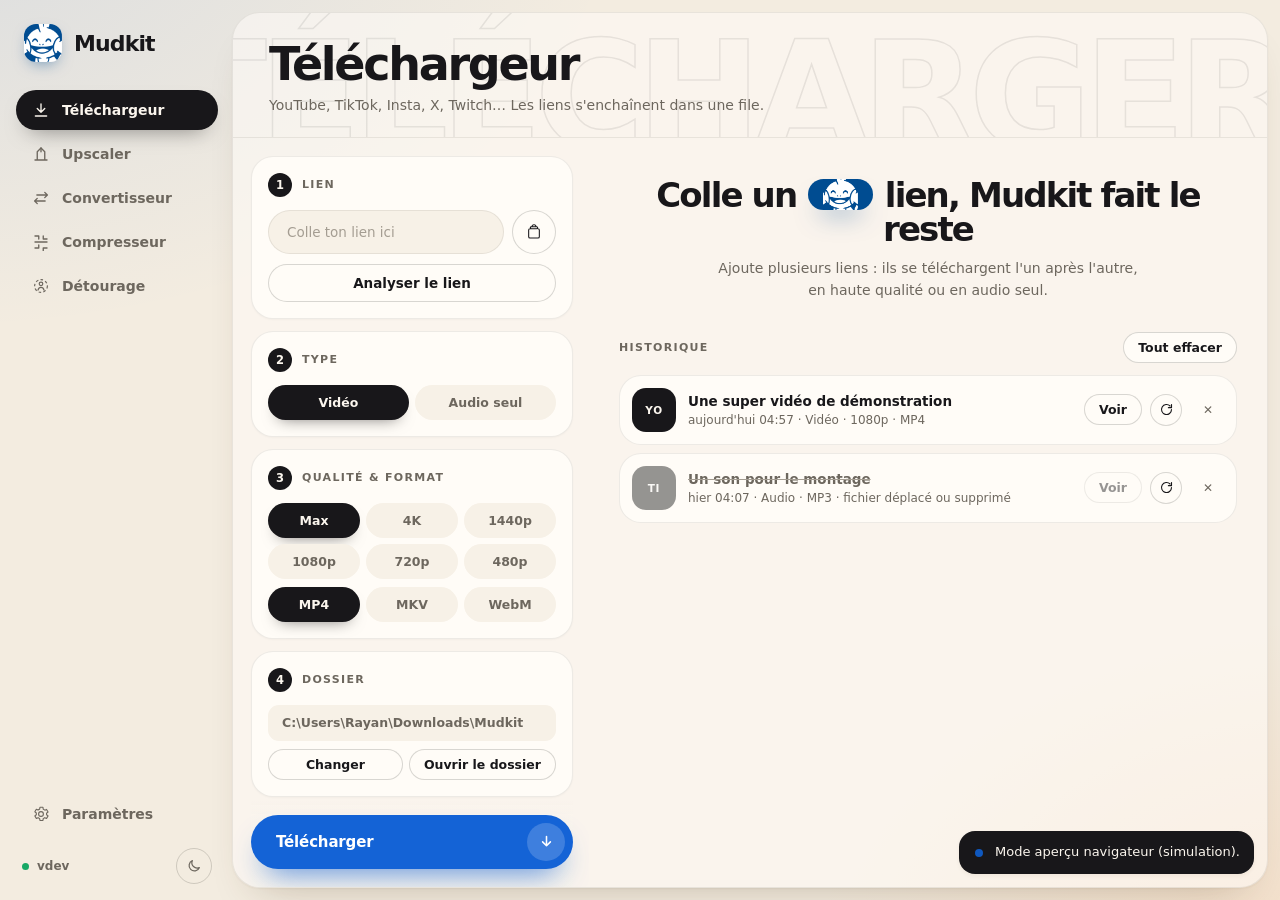
==== commit 3db7aad9: "v2.9.1 : textes sans tirets longs, plus aucun texte coupe - phrases reecrites sans tiret long (inter" ====
--- a/mudkit/ui/index.html
+++ b/mudkit/ui/index.html
@@ -86,7 +86,7 @@
       <div class="page-head" data-wm="COMPRESSER">
         <div>
           <h1>Compresseur</h1>
-          <p>Fais tenir une vidéo ou une image sous une taille donnée — parfait pour Discord.</p>
+          <p>Fais tenir une vidéo ou une image sous une taille donnée. Parfait pour Discord.</p>
         </div>
       </div>
       <div class="page-body">
@@ -97,7 +97,7 @@
               <span class="step-title">Vidéos &amp; images</span></div>
             <div id="cp-drop" class="dropzone">
               <strong>Dépose vidéos ou images</strong>
-              <span>ou clique — mp4, mkv, png, jpg, webp…</span>
+              <span>ou clique pour choisir tes fichiers</span>
             </div>
           </div>
 
@@ -155,7 +155,7 @@
       <div class="page-head" data-wm="DÉTOURER">
         <div>
           <h1>Détourage</h1>
-          <p>Supprime l'arrière-plan par IA (BiRefNet) — 100 % local, sortie PNG transparent.</p>
+          <p>Supprime l'arrière-plan par IA, en local. Sortie en PNG transparent.</p>
         </div>
       </div>
       <div class="page-body">
@@ -166,7 +166,7 @@
               <span class="step-title">Images</span></div>
             <div id="bg-drop" class="dropzone">
               <strong>Dépose tes images</strong>
-              <span>ou clique, ou Ctrl+V — png, jpg, webp…</span>
+              <span>ou clique, ou colle avec Ctrl+V</span>
             </div>
             <div id="bg-files" class="fchips"></div>
           </div>
@@ -176,7 +176,7 @@
               <span class="step-title">Modèle</span></div>
             <div class="models" id="bg-models">
               <button class="model on" data-v="best">
-                <span class="mname">BiRefNet — qualité max</span>
+                <span class="mname">BiRefNet (qualité max)</span>
                 <span class="mdesc">photos, objets, cheveux et détails fins
                   (~930 Mo téléchargés au 1er usage)</span>
               </button>
@@ -317,7 +317,7 @@
       <div class="page-head" data-wm="TÉLÉCHARGER">
         <div>
           <h1>Téléchargeur</h1>
-          <p>YouTube, TikTok, Insta, Twitter/X, Twitch… — les liens s'enchaînent dans une file.</p>
+          <p>YouTube, TikTok, Insta, X, Twitch… Les liens s'enchaînent dans une file.</p>
         </div>
       </div>
       <div class="page-body">
@@ -328,7 +328,7 @@
               <span class="step-title">Lien</span></div>
             <div class="url-row">
               <input id="dl-url" type="text" spellcheck="false"
-                     placeholder="Colle un lien — YouTube, TikTok, Insta…">
+                     placeholder="Colle ton lien ici">
               <button id="btn-paste" class="btn icon" title="Coller">
                 <svg viewBox="0 0 24 24"><path d="M9 4h6m-7 3h8a1.5 1.5 0 0 0 1.5-1.5v0A1.5 1.5 0 0 0 16 4h-1a3 3 0 0 0-6 0H8a1.5 1.5 0 0 0-1.5 1.5v0A1.5 1.5 0 0 0 8 7Zm-2 0H6a2 2 0 0 0-2 2v10a2 2 0 0 0 2 2h12a2 2 0 0 0 2-2V9a2 2 0 0 0-2-2h0"
                   fill="none" stroke="currentColor" stroke-width="1.6"
@@ -387,8 +387,10 @@
               <span class="step-title">Dossier</span></div>
             <div class="dest-row">
               <span id="dl-dest" class="dest-path">…</span>
-              <button id="btn-dest" class="btn sm">Changer</button>
-              <button id="btn-dest-open" class="btn sm">Ouvrir</button>
+              <div class="dest-actions">
+                <button id="btn-dest" class="btn sm">Changer</button>
+                <button id="btn-dest-open" class="btn sm">Ouvrir le dossier</button>
+              </div>
             </div>
           </div>
 
@@ -478,7 +480,7 @@
               <span class="step-title">Images</span></div>
             <div id="up-drop" class="dropzone">
               <strong>Dépose tes images</strong>
-              <span>ou clique — png, jpg, webp, bmp</span>
+              <span>ou clique pour choisir</span>
             </div>
             <div id="up-files" class="fchips"></div>
           </div>
@@ -557,7 +559,7 @@
       <div class="page-head" data-wm="CONVERTIR">
         <div>
           <h1>Convertisseur</h1>
-          <p>Images, audio, vidéo — en lot.</p>
+          <p>Images, audio et vidéo, en lot.</p>
         </div>
       </div>
       <div class="page-body">
@@ -568,7 +570,7 @@
               <span class="step-title">Fichiers</span></div>
             <div id="cv-drop" class="dropzone">
               <strong>Dépose tes fichiers</strong>
-              <span>ou clique — un seul type à la fois</span>
+              <span>ou clique. Un seul type à la fois.</span>
             </div>
           </div>
 
--- a/mudkit/ui/style.css
+++ b/mudkit/ui/style.css
@@ -319,6 +319,7 @@
   display: flex;
   align-items: center;
   gap: 8px;
+  white-space: nowrap;
 }
 
 /* Bouton d'action : colle a la suite des etapes, et reste visible en bas
@@ -353,6 +354,7 @@
   cursor: pointer;
   transition: background .15s, border-color .15s, transform .15s, box-shadow .15s, color .15s;
 }
+.btn { white-space: nowrap; }  /* un bouton ne passe jamais a la ligne */
 .btn:hover { background: var(--surface-3); border-color: var(--line-strong); }
 .btn:disabled { opacity: .45; cursor: default; pointer-events: none; }
 .btn svg { width: 16px; height: 16px; flex: none; }
@@ -484,21 +486,21 @@
   transform: rotate(45deg);
 }
 
-.dest-row { display: flex; align-items: center; gap: 6px; }
+/* Chemin sur sa propre ligne (pleine largeur), boutons dessous : le chemin
+   n'est plus coupe en plein mot. S'il est vraiment trop long, il se replie
+   aux separateurs \ plutot que d'etre tronque. */
+.dest-row { display: flex; flex-direction: column; gap: 8px; }
 .dest-path {
-  flex: 1;
-  min-width: 0;
   font-size: 12.5px;
+  font-weight: 600;
   color: var(--dim);
-  white-space: nowrap;
-  overflow: hidden;
-  text-overflow: ellipsis;
-  direction: rtl;
-  text-align: left;
+  line-height: 1.45;
+  overflow-wrap: anywhere;
   background: var(--surface-2);
-  border-radius: 999px;
-  padding: 8px 14px;
-}
+  border-radius: var(--r-sm);
+  padding: 9px 14px;
+}
+.dest-actions { display: grid; grid-template-columns: 1fr 1fr; gap: 6px; }
 
 .tag {
   display: inline-block;
@@ -563,7 +565,7 @@
   flex: none;
 }
 .fchip .fmeta { flex: 1; min-width: 0; }
-.fchip .fname { font-size: 12.5px; font-weight: 600; white-space: nowrap; overflow: hidden; text-overflow: ellipsis; }
+.fchip .fname { font-size: 12.5px; font-weight: 600; }
 .fchip .fsub { font-size: 11px; color: var(--dim); margin-top: 1px; }
 .fchip .fstate { flex: none; font-size: 12px; font-weight: 600; display: flex; align-items: center; gap: 6px; }
 .fchip .fdel, .frow .fdel {
@@ -825,7 +827,18 @@
   flex: none;
 }
 .frow .fmain { flex: 1; min-width: 0; }
-.frow .fname { font-size: 13.5px; font-weight: 700; white-space: nowrap; overflow: hidden; text-overflow: ellipsis; }
+.frow .fname { font-size: 13.5px; font-weight: 700; }
+
+/* Noms de fichiers et titres : jusqu'a 2 lignes au lieu d'etre coupes net
+   sur une seule ; le nom complet s'affiche au survol s'il deborde encore. */
+.frow .fname, .fchip .fname {
+  display: -webkit-box;
+  -webkit-line-clamp: 2;
+  -webkit-box-orient: vertical;
+  overflow: hidden;
+  overflow-wrap: anywhere;
+  line-height: 1.3;
+}
 .frow .fsub { color: var(--dim); font-size: 12px; margin-top: 3px; }
 .frow .fbar { height: 6px; margin-top: 9px; }
 .frow .fstate { flex: none; display: flex; align-items: center; gap: 8px; font-size: 12.5px; font-weight: 600; }
@@ -867,7 +880,14 @@
 
 /* file d'attente & historique */
 
-.queue-head { display: flex; align-items: center; justify-content: space-between; margin-bottom: 12px; }
+.queue-head {
+  display: flex;
+  align-items: center;
+  justify-content: space-between;
+  flex-wrap: wrap;
+  gap: 8px;
+  margin-bottom: 12px;
+}
 .queue-actions { display: flex; gap: 6px; }
 .qthumb {
   width: 64px;
@@ -1029,6 +1049,25 @@
 }
 .chip.dim { background: var(--surface-2); color: var(--dim); }
 
+/* ---------------- fenetre etroite ----------------
+   Barre laterale en icones seules : la zone de travail garde de quoi
+   afficher les titres sans les couper. */
+
+@media (max-width: 1240px) {
+  .rail { width: 84px; padding: 22px 12px 16px; align-items: center; }
+  .brand { padding: 2px 0 26px; }
+  .brand-name { display: none; }
+  .nav { align-items: center; }
+  .nav-item { font-size: 0; gap: 0; padding: 13px; }
+  .nav-item svg { width: 20px; height: 20px; }
+  .rail-foot { flex-direction: column; gap: 10px; padding: 14px 0 0; }
+  .theme-btn { margin-left: 0; }
+  #app-ver { font-size: 11px; }
+  .upd-pill { font-size: 0; width: 14px; height: 14px; padding: 0; }
+  .controls { width: 330px; }
+  .work, .home-col { padding-left: 22px; padding-right: 22px; }
+}
+
 /* ---------------- toasts ---------------- */
 
 #toasts {
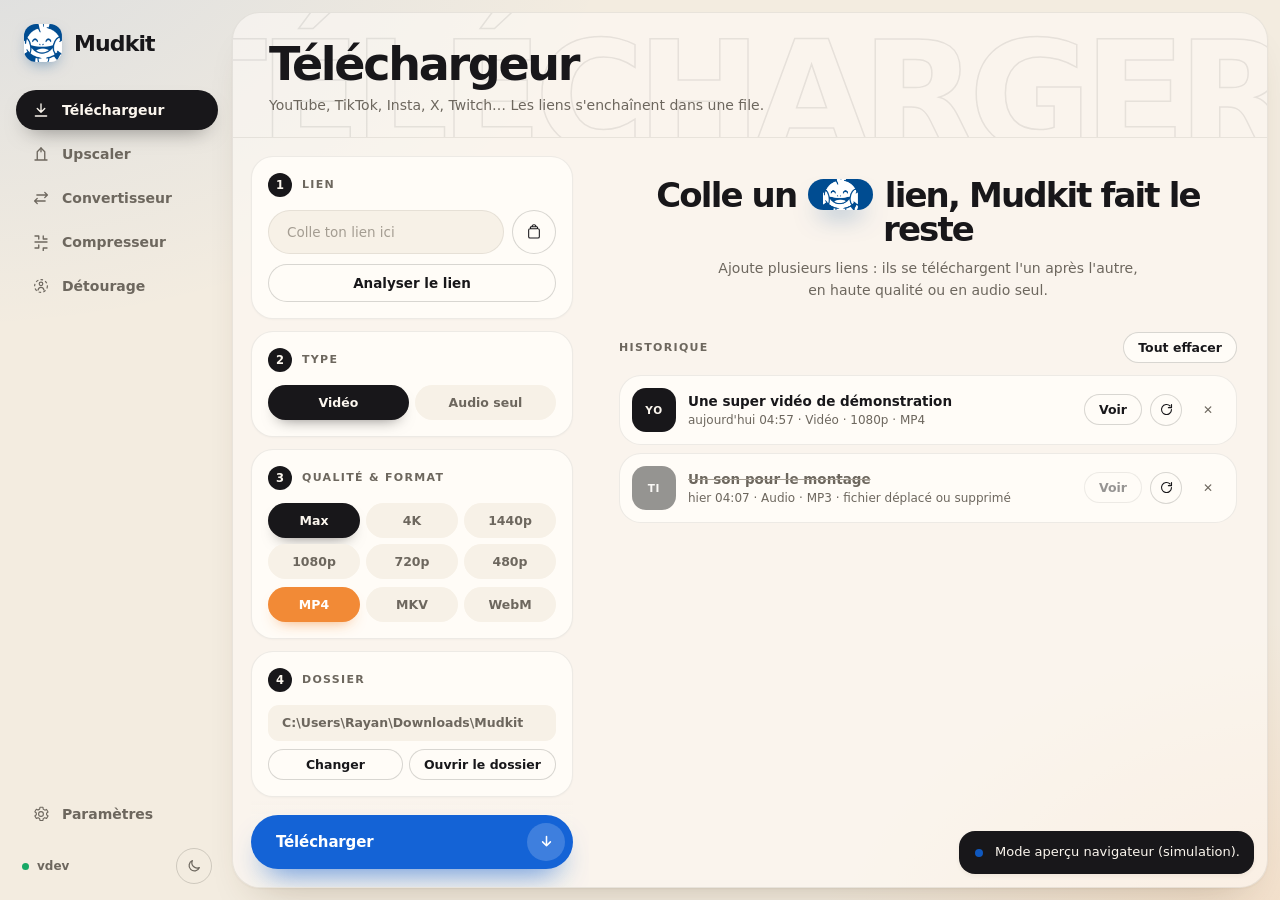
==== commit 5f909d37: "v2.9.2 : format selectionne en orange (distinct de la qualite) Co-Authored-By: Claude Opus 5.5 <nore" ====
--- a/mudkit/ui/index.html
+++ b/mudkit/ui/index.html
@@ -363,7 +363,7 @@
               <button data-v="720">720p</button>
               <button data-v="480">480p</button>
             </div>
-            <div class="pills grid3" id="pills-vformat" style="margin-top:8px">
+            <div class="pills grid3 alt" id="pills-vformat" style="margin-top:8px">
               <button data-v="mp4" class="on">MP4</button>
               <button data-v="mkv">MKV</button>
               <button data-v="webm">WebM</button>
@@ -373,7 +373,7 @@
           <div class="step hidden" id="dl-audio-opts">
             <div class="step-head"><span class="step-num">3</span>
               <span class="step-title">Format audio</span></div>
-            <div class="pills grid3" id="pills-aformat">
+            <div class="pills grid3 alt" id="pills-aformat">
               <button data-v="mp3" class="on">MP3</button>
               <button data-v="m4a">M4A</button>
               <button data-v="opus">OPUS</button>
@@ -503,7 +503,7 @@
               <button data-v="3">x3</button>
               <button data-v="4" class="on">x4</button>
             </div>
-            <div class="pills grid3" id="pills-upformat" style="margin-top:8px">
+            <div class="pills grid3 alt" id="pills-upformat" style="margin-top:8px">
               <button data-v="png" class="on">PNG</button>
               <button data-v="jpg">JPG</button>
               <button data-v="webp">WebP</button>
--- a/mudkit/ui/style.css
+++ b/mudkit/ui/style.css
@@ -451,6 +451,13 @@
   color: var(--on-ink);
   box-shadow: 0 8px 16px -10px rgba(0, 0, 0, .6);
 }
+/* Le format (2e choix d'une meme etape) se selectionne en orange : on ne
+   le confond pas avec la qualite / l'echelle juste au-dessus, en noir. */
+.pills.alt button.on {
+  background: var(--accent);
+  color: #FFF;
+  box-shadow: 0 8px 16px -10px rgba(242, 138, 54, .9);
+}
 .pills-empty { color: var(--faint); font-size: 12.5px; padding: 4px 0; grid-column: 1 / -1; }
 
 .check-row {
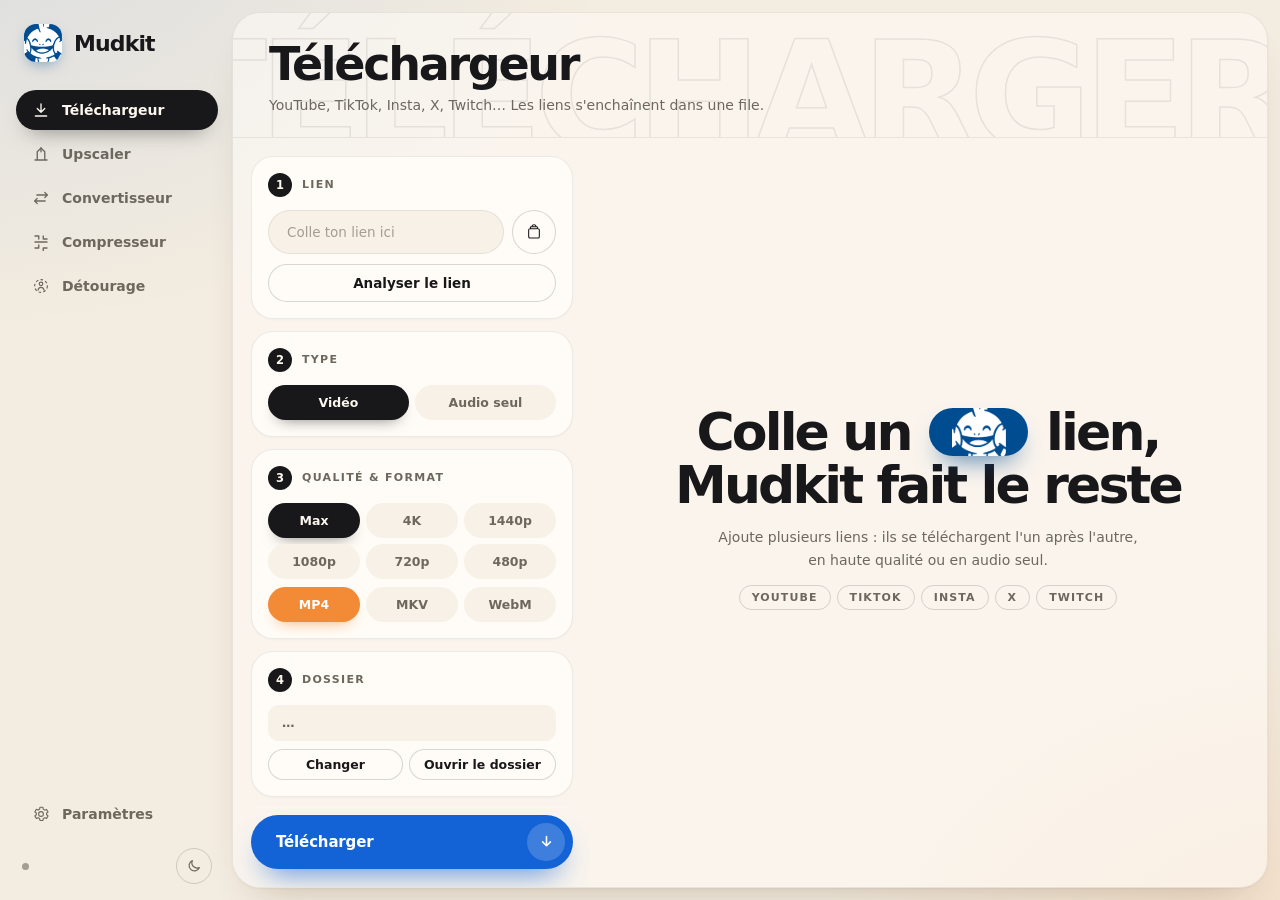
==== commit 419e7aae: "Interface appli : simulation seulement en apercu, reglages memorises - Simulation seulement hors de " ====
--- a/mudkit/ui/index.html
+++ b/mudkit/ui/index.html
@@ -4,6 +4,9 @@
 <meta charset="utf-8">
 <meta name="viewport" content="width=device-width, initial-scale=1">
 <title>Mudkit</title>
+<!-- theme applique AVANT le premier affichage (sinon flash clair en mode
+     sombre) : app.js le garde dans le stockage de la page -->
+<script>try { var t = localStorage.getItem("mudkit.theme"); if (t) document.documentElement.dataset.theme = t; } catch (e) {}</script>
 <link rel="stylesheet" href="style.css">
 </head>
 <body>
@@ -104,10 +107,10 @@
           <div class="step">
             <div class="step-head"><span class="step-num">2</span>
               <span class="step-title">Taille cible</span></div>
-            <div class="pills grid4" id="cp-targets">
-              <button data-v="1">1 Mo</button>
-              <button data-v="10">10 Mo</button>
-              <button data-v="25" class="on">25 Mo</button>
+            <div class="pills two" id="cp-targets">
+              <button data-v="10" title="Limite d'envoi de Discord sans Nitro">Discord · 10 Mo</button>
+              <button data-v="16" title="Limite d'une vidéo envoyée dans WhatsApp">WhatsApp · 16 Mo</button>
+              <button data-v="25" class="on" title="Limite d'une pièce jointe Gmail">E-mail · 25 Mo</button>
               <button data-v="50">50 Mo</button>
             </div>
             <div class="mo-row">
@@ -262,6 +265,25 @@
           </div>
 
           <div class="panel">
+            <div class="panel-title">Cookies</div>
+            <div class="engine">
+              <div class="eng-info">
+                <span class="eng-name">Sites qui demandent d'être connecté</span>
+                <span class="eng-desc">Instagram, vidéos +18, contenus réservés aux membres. Choisis le navigateur où tu es connecté au site : Mudkit y lit les cookies. Firefox est le plus fiable.</span>
+              </div>
+            </div>
+            <div class="pills grid3" id="cookie-browser">
+              <button data-v="">Aucun</button>
+              <button data-v="firefox">Firefox</button>
+              <button data-v="chrome">Chrome</button>
+              <button data-v="edge">Edge</button>
+              <button data-v="brave">Brave</button>
+              <button data-v="opera">Opera</button>
+            </div>
+            <p class="hint" id="cookie-file-hint"></p>
+          </div>
+
+          <div class="panel">
             <div class="panel-title">Moteurs embarqués</div>
             <div class="engine" id="eng-ffmpeg">
               <div class="eng-info">
@@ -287,7 +309,7 @@
             <div class="engine" id="eng-ytdlp">
               <div class="eng-info">
                 <span class="eng-name">yt-dlp</span>
-                <span class="eng-desc">téléchargement YouTube</span>
+                <span class="eng-desc">téléchargement YouTube, mis à jour tout seul chaque jour</span>
               </div>
               <div class="eng-state">…</div>
             </div>
